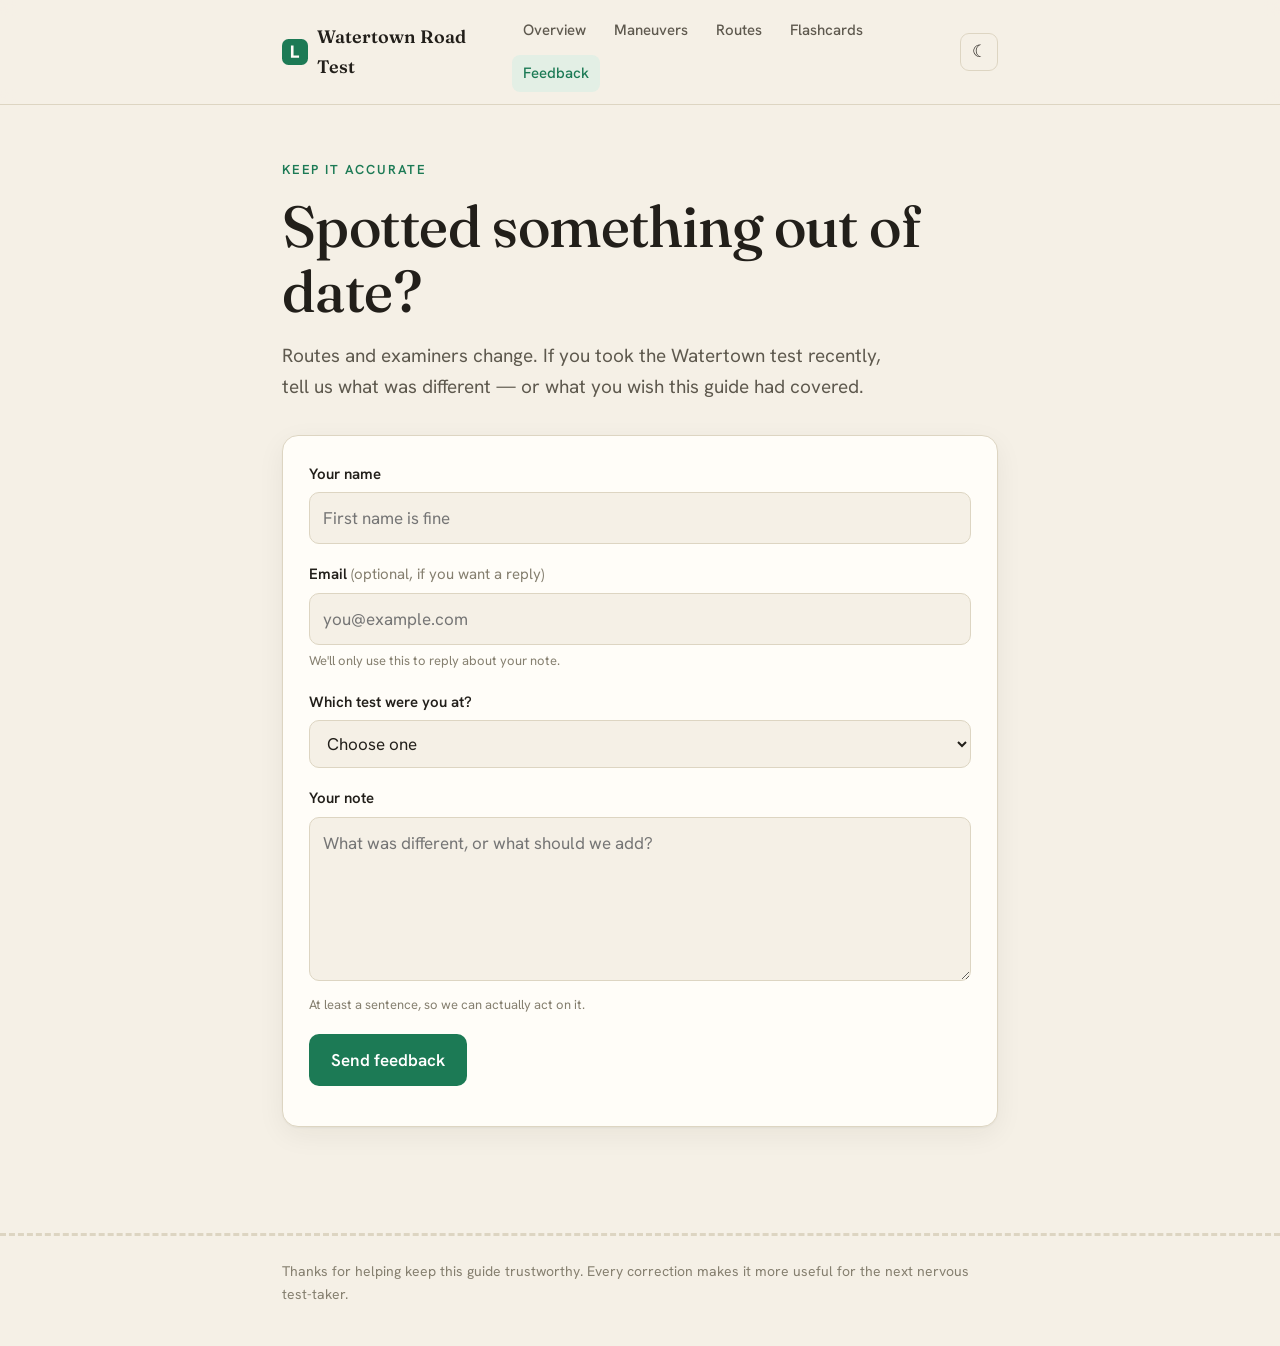
==== contact.html @ 4a4996af "didn't realise that code was worked on locally and not part of this repo sop moved the files into th" ====
<!DOCTYPE html>
<html lang="en">
<head>
<meta charset="UTF-8">
<meta name="viewport" content="width=device-width, initial-scale=1.0">
<title>Feedback — Watertown RMV Road Test Guide</title>
<meta name="description" content="Took the Watertown road test recently? Send a correction or tell us what to add. Keeping the guide accurate.">
<meta property="og:type" content="website">
<meta property="og:title" content="Feedback — Watertown RMV Road Test Guide">
<meta property="og:description" content="Send a correction or tell us what to add — help keep the guide accurate.">
<meta property="og:image" content="og-image.png">
<meta property="og:url" content="https://USERNAME.github.io/watertown-road-test/contact.html">
<link rel="icon" href="favicon.svg" type="image/svg+xml">
<link rel="preconnect" href="https://fonts.googleapis.com">
<link rel="preconnect" href="https://fonts.gstatic.com" crossorigin>
<link href="https://fonts.googleapis.com/css2?family=Fraunces:opsz,wght@9..144,400;9..144,500;9..144,600&family=Hanken+Grotesk:wght@400;500;600&display=swap" rel="stylesheet">
<link rel="stylesheet" href="styles.css">
<script>(function(){try{var t=localStorage.getItem('theme');if(t==='dark'||(!t&&matchMedia('(prefers-color-scheme: dark)').matches)){document.documentElement.setAttribute('data-theme','dark');}}catch(e){}})();</script>
</head>
<body>

<header class="site-header">
  <div class="nav-inner">
    <a class="brand" href="index.html"><img src="favicon.svg" alt=""> Watertown Road Test</a>
    <nav class="site-nav" aria-label="Main">
      <a href="index.html">Overview</a>
      <a href="maneuvers.html">Maneuvers</a>
      <a href="routes.html">Routes</a>
      <a href="flashcards.html">Flashcards</a>
      <a href="contact.html" aria-current="page">Feedback</a>
    </nav>
    <button class="theme-toggle" id="themeToggle" aria-label="Toggle dark mode" aria-pressed="false">&#9790;</button>
  </div>
</header>

<main>
  <div class="wrap">
    <section class="hero reveal">
      <p class="eyebrow">Keep it accurate</p>
      <h1>Spotted something out of date?</h1>
      <p class="promise">Routes and examiners change. If you took the Watertown test recently, tell us what was different — or what you wish this guide had covered.</p>
    </section>

    <section class="reveal" aria-labelledby="form-h">
      <h2 id="form-h" class="sr-only">Feedback form</h2>
      <div class="form-card">
        <form id="feedbackForm" novalidate>
          <div class="field">
            <label for="name">Your name</label>
            <input type="text" id="name" name="name" required minlength="2" autocomplete="name" placeholder="First name is fine">
          </div>
          <div class="field">
            <label for="email">Email <span style="font-weight:400;color:var(--faint);">(optional, if you want a reply)</span></label>
            <input type="email" id="email" name="email" autocomplete="email" placeholder="you@example.com">
            <p class="help">We'll only use this to reply about your note.</p>
          </div>
          <div class="field">
            <label for="site">Which test were you at?</label>
            <select id="site" name="site" required>
              <option value="" disabled selected>Choose one</option>
              <option>Watertown</option>
              <option>Another MA RMV site</option>
              <option>Haven't taken it yet</option>
            </select>
          </div>
          <div class="field">
            <label for="message">Your note</label>
            <textarea id="message" name="message" rows="5" required minlength="10" placeholder="What was different, or what should we add?"></textarea>
            <p class="help">At least a sentence, so we can actually act on it.</p>
          </div>
          <button class="btn" type="submit">Send feedback</button>
          <p class="form-status" id="formStatus" role="status" aria-live="polite"></p>
        </form>
      </div>
    </section>
  </div>
</main>

<footer class="site-footer">
  <div class="wrap">Thanks for helping keep this guide trustworthy. Every correction makes it more useful for the next nervous test-taker.</div>
</footer>

<script src="theme.js"></script>
<script>
  // Client-side handling only (static site). For real delivery, wire this to a
  // form service like Formspree or Netlify Forms by setting the form's action.
  var form = document.getElementById('feedbackForm');
  var status = document.getElementById('formStatus');
  form.addEventListener('submit', function (e) {
    e.preventDefault();
    if (!form.checkValidity()) {
      form.reportValidity();
      return;
    }
    status.textContent = 'Thanks, ' + document.getElementById('name').value.trim() + ' — your note has been recorded. (Demo: not yet sent anywhere.)';
    form.reset();
  });
</script>
</body>
</html>
---- styles.css ----
/* =========================================================================
   Watertown RMV Road Test Guide — shared stylesheet
   Design: warm paper, Fraunces serif headings, green "pass" accent,
   dashed road-lane dividers. Light + dark themes via CSS variables.
   ========================================================================= */

:root{
  --paper:#f5f0e6; --card:#fffdf8; --ink:#221f1a; --soft:#5e594e; --faint:#857f6f;
  --line:#ddd5c2; --go:#1c7a55; --go-soft:#e3efe5; --go-line:#bcdcc6;
  --warn:#9a5d0e; --warn-soft:#f6ead3; --alert:#9e362c; --alert-soft:#f4e1dc;
  --report:#2b6385; --report-soft:#e1ecf2;
  --scored-bg:#1c7a55; --scored-text:#f4faf5; --scored-soft:#cfe7d6;
  --shadow:0 1px 2px rgba(40,35,25,.05),0 8px 28px rgba(40,35,25,.06);
}
:root[data-theme="dark"]{
  --paper:#1a1815; --card:#24211c; --ink:#efeadf; --soft:#bbb4a4; --faint:#8f8878;
  --line:#39342c; --go:#5cc093; --go-soft:#1f3a2c; --go-line:#315a45;
  --warn:#d79a4a; --warn-soft:#3a2f1c; --alert:#e08b80; --alert-soft:#3a241f;
  --report:#7fb4d6; --report-soft:#1e2f3a;
  --scored-bg:#1d6e4e; --scored-text:#f1faf4; --scored-soft:#bfe0cc;
  --shadow:0 1px 2px rgba(0,0,0,.3),0 8px 28px rgba(0,0,0,.35);
}

*{box-sizing:border-box;}
html{scroll-behavior:smooth;}
body{
  margin:0; background:var(--paper); color:var(--ink);
  font-family:"Hanken Grotesk",system-ui,sans-serif; font-size:17px; line-height:1.65;
  -webkit-font-smoothing:antialiased; transition:background .25s ease,color .25s ease;
}
h1,h2,h3{font-family:"Fraunces",Georgia,serif; font-weight:500; line-height:1.12; letter-spacing:-.01em;}
a{color:var(--go);}
.wrap{max-width:760px; margin:0 auto; padding:0 22px;}
.sr-only{position:absolute;width:1px;height:1px;padding:0;margin:-1px;overflow:hidden;clip:rect(0 0 0 0);border:0;}

/* ---- Header / nav (flexbox) ------------------------------------------- */
.site-header{position:sticky; top:0; z-index:20; background:color-mix(in srgb,var(--paper) 88%,transparent);
  backdrop-filter:blur(8px); border-bottom:1px solid var(--line);}
.nav-inner{max-width:760px; margin:0 auto; padding:12px 22px; display:flex; align-items:center; gap:16px;}
.brand{display:flex; align-items:center; gap:9px; font-family:"Fraunces",serif; font-weight:600; font-size:18px; color:var(--ink); text-decoration:none; margin-right:auto;}
.brand img{width:26px; height:26px;}
.site-nav{display:flex; gap:6px; flex-wrap:wrap;}
.site-nav a{text-decoration:none; color:var(--soft); font-size:15px; font-weight:500;
  padding:6px 11px; border-radius:8px; transition:background .15s,color .15s;}
.site-nav a:hover{background:var(--go-soft); color:var(--go);}
.site-nav a[aria-current="page"]{color:var(--go); background:var(--go-soft);}
.theme-toggle{flex:none; background:none; border:1px solid var(--line); color:var(--ink);
  width:38px; height:38px; border-radius:9px; cursor:pointer; font-size:17px; line-height:1;
  display:grid; place-items:center; transition:background .15s,border-color .15s;}
.theme-toggle:hover{background:var(--go-soft); border-color:var(--go-line);}

/* ---- Hero ------------------------------------------------------------- */
.hero{padding:54px 0 26px;}
.eyebrow{font-size:13px; letter-spacing:.14em; text-transform:uppercase; color:var(--go); font-weight:600; margin:0 0 14px;}
.hero h1{font-size:clamp(36px,7.5vw,58px); margin:0 0 16px;}
.promise{font-size:19px; color:var(--soft); margin:0; max-width:32em;}

main{display:block; padding-bottom:70px;}
section{margin:0 0 6px; scroll-margin-top:80px;}
h2{font-size:clamp(24px,5vw,31px); margin:30px 0 8px;}
.sub{color:var(--faint); font-size:14.5px; margin:0 0 18px;}

.lane{height:0; border:0; border-top:3px dashed var(--line); margin:34px 0;}

/* ---- Source badges ---------------------------------------------------- */
.src{display:inline-flex; align-items:center; font-size:11px; font-weight:600; letter-spacing:.04em;
  text-transform:uppercase; padding:2px 8px; border-radius:20px; vertical-align:middle; margin-left:4px; white-space:nowrap;}
.src.off{background:var(--go-soft); color:var(--go);}
.src.rep{background:var(--report-soft); color:var(--report);}

/* ---- Cards ------------------------------------------------------------ */
.card{background:var(--card); border:1px solid var(--line); border-radius:14px; padding:6px 24px; box-shadow:var(--shadow);}
.pts{list-style:none; margin:0; padding:0;}
.pts>li{padding:16px 0; border-bottom:1px solid var(--line);}
.pts>li:last-child{border-bottom:0;}
.pts b{font-weight:600;}

/* At a glance (grid) */
.glance{background:var(--card); border:1px solid var(--line); border-radius:16px; box-shadow:var(--shadow); padding:8px 26px;}
.glance dl{margin:0;}
.glance .row{display:grid; grid-template-columns:108px 1fr; gap:16px; padding:15px 0; border-bottom:1px solid var(--line); align-items:baseline;}
.glance .row:last-child{border-bottom:0;}
.glance dt{color:var(--faint); font-size:14px; font-weight:600; text-transform:uppercase; letter-spacing:.05em;}
.glance dd{margin:0;}
@media(max-width:520px){.glance .row{grid-template-columns:1fr; gap:2px;}}

/* Scored centerpiece */
.scored{background:var(--scored-bg); color:var(--scored-text); border-radius:18px; padding:28px 28px 30px; margin:14px 0; box-shadow:0 10px 34px rgba(28,122,85,.22);}
.scored h2{color:#fff; margin-top:6px;}
.scored .sub{color:var(--scored-soft);}
.scored ul{list-style:none; margin:16px 0 0; padding:0;}
.scored li{display:flex; gap:14px; padding:13px 0; border-top:1px solid rgba(255,255,255,.16); align-items:flex-start;}
.scored li:first-child{border-top:0;}
.check{flex:none; width:24px; height:24px; border-radius:50%; background:rgba(255,255,255,.16); display:grid; place-items:center; margin-top:2px; font-size:14px;}
.scored .note{color:var(--scored-soft); font-size:15px;}
.big{outline:2px solid rgba(255,255,255,.5); outline-offset:5px; border-radius:6px;}

.official-list{columns:2; column-gap:28px; list-style:none; margin:0; padding:0; font-size:15.5px;}
.official-list li{padding:6px 0 6px 20px; position:relative; break-inside:avoid;}
.official-list li::before{content:""; position:absolute; left:0; top:13px; width:7px; height:7px; border-radius:50%; background:var(--go-line);}
@media(max-width:520px){.official-list{columns:1;}}

/* Maneuver accordions */
details{background:var(--card); border:1px solid var(--line); border-radius:14px; margin:0 0 12px; overflow:hidden; box-shadow:var(--shadow);}
summary{cursor:pointer; padding:18px 22px; font-family:"Fraunces",serif; font-size:21px; font-weight:500; list-style:none; display:flex; align-items:center; gap:12px;}
summary::-webkit-details-marker{display:none;}
summary::before{content:""; width:9px; height:9px; border-right:2px solid var(--go); border-bottom:2px solid var(--go); transform:rotate(-45deg); transition:transform .2s; flex:none;}
details[open] summary::before{transform:rotate(45deg);}
details .body{padding:0 22px 20px;}
details .body p{margin:0 0 10px;}
.fail{color:var(--alert); font-weight:500;}

/* Routes */
.routecard{background:var(--card); border:1px solid var(--line); border-radius:14px; box-shadow:var(--shadow); padding:20px 24px; margin:0 0 16px;}
.routecard h3{font-size:20px; margin:0 0 4px;}
.routecard .tagline{color:var(--faint); font-size:14px; margin:0 0 16px;}
ol.route{list-style:none; counter-reset:step; margin:0; padding:0;}
ol.route li{counter-increment:step; position:relative; padding:0 0 22px 48px;}
ol.route li::before{content:counter(step); position:absolute; left:0; top:0; width:30px; height:30px; border-radius:50%; background:var(--go-soft); color:var(--go); border:1px solid var(--go-line); display:grid; place-items:center; font-weight:600; font-size:15px;}
ol.route li::after{content:""; position:absolute; left:14px; top:32px; bottom:2px; width:2px; background:var(--line);}
ol.route li:last-child::after{display:none;}
.caveat{background:var(--report-soft); border-left:3px solid var(--report); border-radius:0 10px 10px 0; padding:13px 18px; color:var(--report); font-size:15px; margin:0 0 22px;}

ol.rank{list-style:none; counter-reset:r; margin:0; padding:0;}
ol.rank li{counter-increment:r; display:flex; gap:16px; align-items:baseline; padding:14px 0; border-bottom:1px solid var(--line);}
ol.rank li:last-child{border-bottom:0;}
ol.rank li::before{content:counter(r); font-family:"Fraunces",serif; font-size:26px; color:var(--alert); font-weight:600; flex:none; width:26px;}

/* Rules Q&A */
.qa{padding:18px 0; border-bottom:1px solid var(--line);}
.qa:last-child{border-bottom:0;}
.qa .q{font-weight:600; margin:0 0 4px;}
.qa .a{margin:0; color:var(--soft);}

.calm{background:var(--go-soft); border-radius:16px; padding:8px 26px; border:1px solid var(--go-line);}

/* ---- Flashcards (grid + flip animation) ------------------------------- */
.flash-grid{display:grid; grid-template-columns:repeat(auto-fill,minmax(240px,1fr)); gap:16px; margin-top:6px;}
.flash{background:transparent; border:0; padding:0; perspective:1000px; height:150px; cursor:pointer; font:inherit; text-align:left;}
.flash-inner{position:relative; width:100%; height:100%; transition:transform .5s cubic-bezier(.2,.7,.2,1); transform-style:preserve-3d;}
.flash[aria-pressed="true"] .flash-inner{transform:rotateY(180deg);}
.flash-face{position:absolute; inset:0; backface-visibility:hidden; border-radius:14px; padding:18px; display:flex; flex-direction:column; justify-content:center; box-shadow:var(--shadow); border:1px solid var(--line);}
.flash-front{background:var(--card);}
.flash-front .label{font-size:12px; text-transform:uppercase; letter-spacing:.08em; color:var(--faint); margin:0 0 8px;}
.flash-front .q{font-family:"Fraunces",serif; font-size:18px; margin:0;}
.flash-back{background:var(--go-soft); border-color:var(--go-line); transform:rotateY(180deg);}
.flash-back p{margin:0; font-size:15px; color:var(--ink);}
.flash .hint{margin-top:auto; font-size:12px; color:var(--faint);}

/* ---- Contact form ----------------------------------------------------- */
.form-card{background:var(--card); border:1px solid var(--line); border-radius:16px; box-shadow:var(--shadow); padding:26px;}
.field{margin:0 0 18px;}
.field label{display:block; font-weight:600; font-size:15px; margin:0 0 6px;}
.field input,.field select,.field textarea{
  width:100%; font:inherit; color:var(--ink); background:var(--paper);
  border:1px solid var(--line); border-radius:10px; padding:11px 13px; transition:border-color .15s,box-shadow .15s;}
.field input:focus,.field select:focus,.field textarea:focus{outline:none; border-color:var(--go); box-shadow:0 0 0 3px var(--go-soft);}
.field .help{font-size:13px; color:var(--faint); margin:5px 0 0;}
.btn{background:var(--go); color:#fff; border:0; border-radius:10px; padding:12px 22px; font:inherit; font-weight:600; cursor:pointer; transition:filter .15s,transform .05s;}
.btn:hover{filter:brightness(1.06);}
.btn:active{transform:translateY(1px);}
.form-status{margin:14px 0 0; font-size:15px; color:var(--go); font-weight:500;}

/* ---- Footer ----------------------------------------------------------- */
.site-footer{border-top:3px dashed var(--line); margin-top:30px;}
.site-footer .wrap{padding-top:24px; padding-bottom:40px; color:var(--faint); font-size:14px;}
.site-footer a{color:var(--go);}

/* ---- Motion & accessibility ------------------------------------------ */
:focus-visible{outline:3px solid var(--go); outline-offset:2px; border-radius:4px;}
@media (prefers-reduced-motion: no-preference){
  .reveal{opacity:0; transform:translateY(14px); animation:rise .7s cubic-bezier(.2,.7,.2,1) forwards;}
  @keyframes rise{to{opacity:1; transform:none;}}
}
@media (prefers-reduced-motion: reduce){
  *{animation-duration:.001ms !important; transition-duration:.001ms !important;}
}
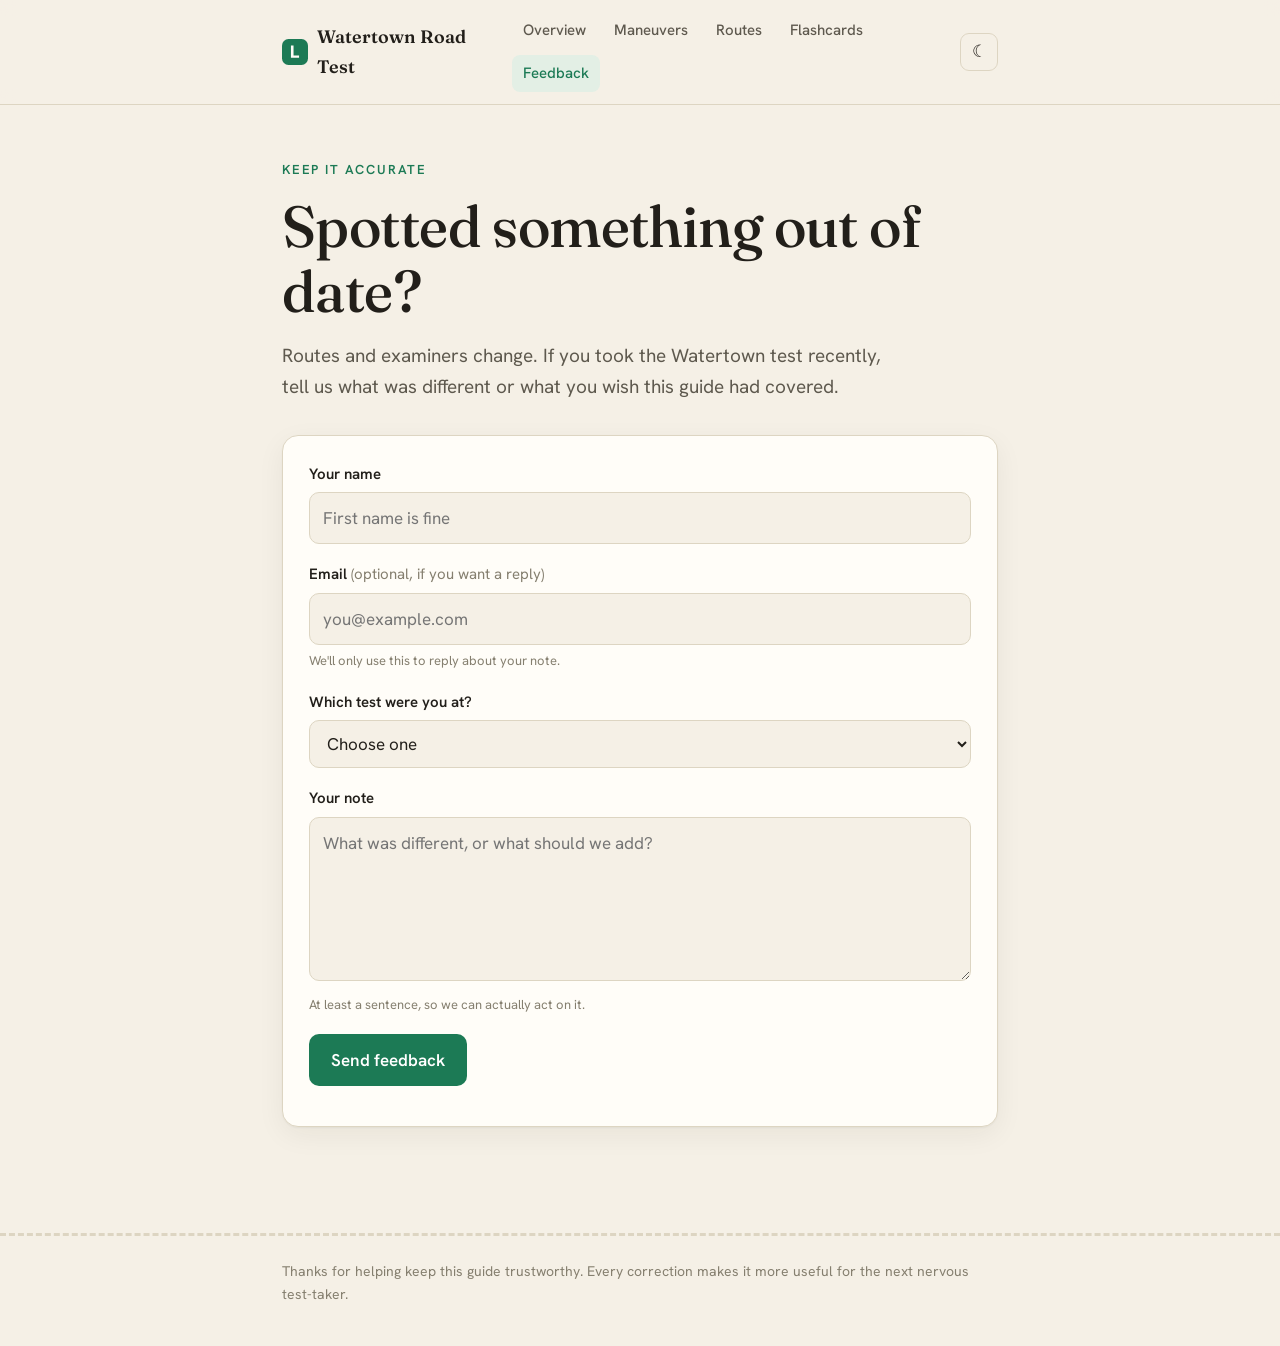
==== commit f35c0a9e: "Made changes to code based off feedback" ====
--- a/contact.html
+++ b/contact.html
@@ -3,13 +3,13 @@
 <head>
 <meta charset="UTF-8">
 <meta name="viewport" content="width=device-width, initial-scale=1.0">
-<title>Feedback — Watertown RMV Road Test Guide</title>
+<title>Feedback for the Watertown RMV Road Test Guide</title>
 <meta name="description" content="Took the Watertown road test recently? Send a correction or tell us what to add. Keeping the guide accurate.">
 <meta property="og:type" content="website">
-<meta property="og:title" content="Feedback — Watertown RMV Road Test Guide">
-<meta property="og:description" content="Send a correction or tell us what to add — help keep the guide accurate.">
+<meta property="og:title" content="Feedback for the Watertown RMV Road Test Guide">
+<meta property="og:description" content="Send a correction or tell us what to add to help keep the guide accurate.">
 <meta property="og:image" content="og-image.png">
-<meta property="og:url" content="https://USERNAME.github.io/watertown-road-test/contact.html">
+<meta property="og:url" content="https://smotwani1.github.io/watertown-road-test/contact.html">
 <link rel="icon" href="favicon.svg" type="image/svg+xml">
 <link rel="preconnect" href="https://fonts.googleapis.com">
 <link rel="preconnect" href="https://fonts.gstatic.com" crossorigin>
@@ -38,7 +38,7 @@
     <section class="hero reveal">
       <p class="eyebrow">Keep it accurate</p>
       <h1>Spotted something out of date?</h1>
-      <p class="promise">Routes and examiners change. If you took the Watertown test recently, tell us what was different — or what you wish this guide had covered.</p>
+      <p class="promise">Routes and examiners change. If you took the Watertown test recently, tell us what was different or what you wish this guide had covered.</p>
     </section>
 
     <section class="reveal" aria-labelledby="form-h">
@@ -82,8 +82,6 @@
 
 <script src="theme.js"></script>
 <script>
-  // Client-side handling only (static site). For real delivery, wire this to a
-  // form service like Formspree or Netlify Forms by setting the form's action.
   var form = document.getElementById('feedbackForm');
   var status = document.getElementById('formStatus');
   form.addEventListener('submit', function (e) {
@@ -92,7 +90,7 @@
       form.reportValidity();
       return;
     }
-    status.textContent = 'Thanks, ' + document.getElementById('name').value.trim() + ' — your note has been recorded. (Demo: not yet sent anywhere.)';
+    status.textContent = 'Thanks, ' + document.getElementById('name').value.trim() + ', your note has been recorded. (Demo: not yet sent anywhere.)';
     form.reset();
   });
 </script>
--- a/styles.css
+++ b/styles.css
@@ -1,9 +1,3 @@
-/* =========================================================================
-   Watertown RMV Road Test Guide — shared stylesheet
-   Design: warm paper, Fraunces serif headings, green "pass" accent,
-   dashed road-lane dividers. Light + dark themes via CSS variables.
-   ========================================================================= */
-
 :root{
   --paper:#f5f0e6; --card:#fffdf8; --ink:#221f1a; --soft:#5e594e; --faint:#857f6f;
   --line:#ddd5c2; --go:#1c7a55; --go-soft:#e3efe5; --go-line:#bcdcc6;
